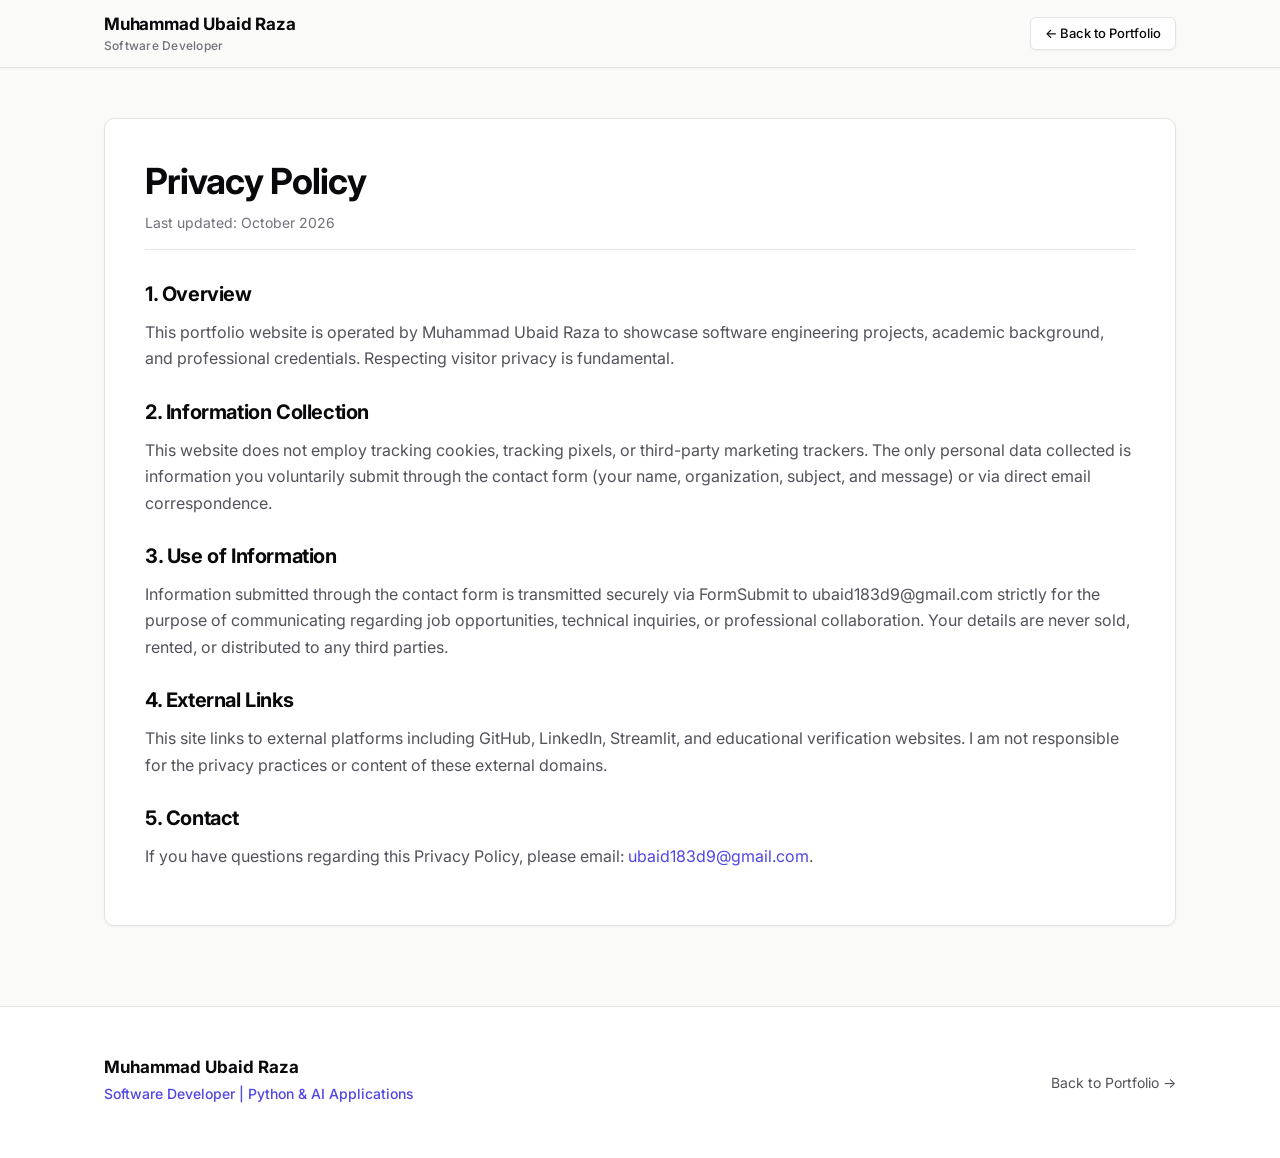
==== privacy.html @ 5953064d "feat(legal): add dedicated privacy policy page" ====
<!DOCTYPE html>
<html lang="en">

<head>
  <meta charset="UTF-8">
  <meta name="viewport" content="width=device-width, initial-scale=1.0">
  <title>Privacy Policy - Muhammad Ubaid Raza</title>
  <meta name="description" content="Privacy Policy for Muhammad Ubaid Raza's personal portfolio website.">
  <meta name="robots" content="noindex, follow">

  <!-- Mobile Browser Theme Color -->
  <meta name="theme-color" content="#FAFAF9">

  <!-- Custom Favicon -->
  <link rel="icon" type="image/svg+xml"
    href="data:image/svg+xml,<svg xmlns='http://www.w3.org/2000/svg' viewBox='0 0 64 64'><rect width='64' height='64' rx='14' fill='%234F46E5'/><text x='32' y='42' font-family='system-ui, -apple-system, sans-serif' font-size='28' font-weight='700' fill='%23FFFFFF' text-anchor='middle'>UR</text></svg>">

  <!-- Typography -->
  <link rel="preconnect" href="https://fonts.googleapis.com">
  <link rel="preconnect" href="https://fonts.gstatic.com" crossorigin>
  <link href="https://fonts.googleapis.com/css2?family=Inter:wght@400;500;600;700&display=swap" rel="stylesheet">

  <link rel="stylesheet" href="css/style.css?v=7.0">
</head>

<body>
  <header class="site-header">
    <div class="nav-container">
      <a href="index.html" class="nav-brand">
        <span class="brand-title">Muhammad Ubaid Raza</span>
        <span class="brand-subtitle">Software Developer</span>
      </a>
      <a href="index.html" class="btn btn-secondary btn-sm">&larr; Back to Portfolio</a>
    </div>
  </header>

  <main class="legal-page">
    <div class="section-container">
      <div class="legal-content">
        <h1>Privacy Policy</h1>
        <div class="legal-meta">Last updated: October 2026</div>

        <h2>1. Overview</h2>
        <p>
          This portfolio website is operated by Muhammad Ubaid Raza to showcase software engineering projects, academic background, and professional credentials. Respecting visitor privacy is fundamental.
        </p>

        <h2>2. Information Collection</h2>
        <p>
          This website does not employ tracking cookies, tracking pixels, or third-party marketing trackers. The only personal data collected is information you voluntarily submit through the contact form (your name, organization, subject, and message) or via direct email correspondence.
        </p>

        <h2>3. Use of Information</h2>
        <p>
          Information submitted through the contact form is transmitted securely via FormSubmit to ubaid183d9@gmail.com strictly for the purpose of communicating regarding job opportunities, technical inquiries, or professional collaboration. Your details are never sold, rented, or distributed to any third parties.
        </p>

        <h2>4. External Links</h2>
        <p>
          This site links to external platforms including GitHub, LinkedIn, Streamlit, and educational verification websites. I am not responsible for the privacy practices or content of these external domains.
        </p>

        <h2>5. Contact</h2>
        <p>
          If you have questions regarding this Privacy Policy, please email: <a href="mailto:ubaid183d9@gmail.com">ubaid183d9@gmail.com</a>.
        </p>
      </div>
    </div>
  </main>

  <footer class="site-footer">
    <div class="section-container footer-inner">
      <div class="footer-brand-col">
        <div class="footer-title">Muhammad Ubaid Raza</div>
        <div class="footer-role">Software Developer | Python &amp; AI Applications</div>
      </div>
      <div class="footer-links-col">
        <a href="index.html" class="footer-link">Back to Portfolio &rarr;</a>
      </div>
    </div>
  </footer>
</body>

</html>
---- css/style.css ----
/* ==========================================================================
   PORTFOLIO DESIGN SYSTEM - MUHAMMAD UBAID RAZA
   Theme: Light Modern Engineering (Off-white, Deep Neutral, Electric Indigo)
   Typography: Inter (Clean Sans-Serif)
   Subtle Motion, WCAG AA Contrast Compliant, Mobile-First
   ========================================================================== */

/* --------------------------------------------------------------------------
   1. CSS Custom Properties / Design Tokens
   -------------------------------------------------------------------------- */
:root {
  /* Color Palette */
  --bg-page: #FAFAF9;              /* Off-white canvas (Stone 50) */
  --bg-surface: #FFFFFF;           /* Card & panel surface */
  --bg-surface-subtle: #F4F4F5;    /* Muted pill / tag surface (Zinc 100) */
  --bg-surface-hover: #F8FAFC;     /* Hover surface */

  /* Text Colors (High Contrast WCAG AA/AAA) */
  --text-main: #09090B;            /* Near-black primary text (Zinc 950) */
  --text-muted: #52525B;           /* Readable body / secondary (Zinc 600) */
  --text-subtle: #71717A;          /* Meta / timestamp text (Zinc 500) */

  /* Accent Colors (Electric Indigo) */
  --accent-primary: #4F46E5;       /* Electric Indigo (Indigo 600) */
  --accent-hover: #4338CA;         /* Deep Indigo hover (Indigo 700) */
  --accent-light: #EEF2FF;         /* Indigo soft tint (Indigo 50) */
  --accent-border: #C7D2FE;        /* Indigo border (Indigo 200) */
  --accent-contrast: #FFFFFF;      /* Text on accent */

  /* Borders & Dividers */
  --border-light: #E4E4E7;         /* 1px clean border (Zinc 200) */
  --border-subtle: #F4F4F5;        /* Ultra light divider (Zinc 100) */
  --border-focus: #4F46E5;         /* Focus ring */

  /* Status Colors */
  --status-live-bg: #ECFDF5;       /* Emerald soft */
  --status-live-text: #047857;     /* Emerald dark */
  --status-live-dot: #10B981;      /* Emerald pulse */
  --status-todo-bg: #FEF3C7;       /* Amber light */
  --status-todo-text: #92400E;     /* Amber text */

  /* Shadows (Soft & Subtle) */
  --shadow-sm: 0 1px 2px 0 rgba(0, 0, 0, 0.05);
  --shadow-card: 0 1px 3px 0 rgba(0, 0, 0, 0.04), 0 1px 2px -1px rgba(0, 0, 0, 0.04);
  --shadow-card-hover: 0 8px 16px -4px rgba(0, 0, 0, 0.06), 0 3px 6px -2px rgba(0, 0, 0, 0.04);
  --shadow-nav: 0 1px 2px 0 rgba(0, 0, 0, 0.03);

  /* Typography */
  --font-family: 'Inter', -apple-system, BlinkMacSystemFont, 'Segoe UI', Roboto, Helvetica, Arial, sans-serif;
  --font-weight-regular: 400;
  --font-weight-medium: 500;
  --font-weight-semibold: 600;
  --font-weight-bold: 700;

  /* Layout & Sizing */
  --container-max: 1120px;
  --container-padding: 24px;
  --radius-sm: 6px;
  --radius-md: 10px;
  --radius-lg: 14px;
  --radius-full: 9999px;
  --header-height: 68px;

  /* Transitions */
  --transition-fast: 0.15s ease;
  --transition-normal: 0.2s ease;
}

/* --------------------------------------------------------------------------
   2. Reset & Base Setup
   -------------------------------------------------------------------------- */
*, *::before, *::after {
  box-sizing: border-box;
  margin: 0;
  padding: 0;
}

html {
  font-family: var(--font-family);
  font-size: 16px;
  line-height: 1.5;
  background-color: var(--bg-page);
  color: var(--text-main);
  scroll-behavior: smooth;
  scroll-padding-top: calc(var(--header-height) + 24px);
  -webkit-text-size-adjust: 100%;
}

body {
  min-height: 100vh;
  background-color: var(--bg-page);
  color: var(--text-main);
  font-weight: var(--font-weight-regular);
  overflow-x: hidden;
  text-rendering: optimizeLegibility;
  -webkit-font-smoothing: antialiased;
  -moz-osx-font-smoothing: grayscale;
}

/* Accessible Skip Link */
.skip-link {
  position: absolute;
  top: -100px;
  left: 16px;
  background: var(--accent-primary);
  color: var(--accent-contrast);
  padding: 10px 18px;
  font-size: 0.875rem;
  font-weight: var(--font-weight-medium);
  border-radius: var(--radius-sm);
  z-index: 9999;
  text-decoration: none;
  transition: top 0.2s ease;
}

.skip-link:focus {
  top: 16px;
  outline: 2px solid var(--text-main);
}

/* Base Headings & Links */
h1, h2, h3, h4 {
  color: var(--text-main);
  line-height: 1.25;
  font-weight: var(--font-weight-bold);
  letter-spacing: -0.02em;
}

a {
  color: var(--accent-primary);
  text-decoration: none;
  transition: color var(--transition-fast);
}

a:hover {
  color: var(--accent-hover);
}

a:focus-visible,
button:focus-visible,
input:focus-visible,
textarea:focus-visible {
  outline: 2px solid var(--accent-primary);
  outline-offset: 2px;
}

ul {
  list-style: none;
}

img {
  max-width: 100%;
  height: auto;
  display: block;
}

/* --------------------------------------------------------------------------
   3. Layout Utilities & Container
   -------------------------------------------------------------------------- */
.section-container {
  width: 100%;
  max-width: var(--container-max);
  margin: 0 auto;
  padding-left: var(--container-padding);
  padding-right: var(--container-padding);
}

.section {
  padding-top: 80px;
  padding-bottom: 80px;
  border-bottom: 1px solid var(--border-light);
}

.section-header {
  margin-bottom: 40px;
  max-width: 640px;
}

.section-kicker {
  display: inline-block;
  font-size: 0.8125rem;
  font-weight: var(--font-weight-semibold);
  text-transform: uppercase;
  letter-spacing: 0.06em;
  color: var(--accent-primary);
  margin-bottom: 8px;
}

.section-title {
  font-size: 2rem;
  font-weight: var(--font-weight-bold);
  color: var(--text-main);
  margin-bottom: 12px;
}

.section-description {
  font-size: 1rem;
  color: var(--text-muted);
  line-height: 1.6;
}

/* --------------------------------------------------------------------------
   4. Buttons & Badges
   -------------------------------------------------------------------------- */
.btn {
  display: inline-flex;
  align-items: center;
  justify-content: center;
  gap: 8px;
  font-family: var(--font-family);
  font-size: 0.9375rem;
  font-weight: var(--font-weight-medium);
  padding: 10px 20px;
  border-radius: var(--radius-sm);
  border: 1px solid transparent;
  cursor: pointer;
  transition: transform var(--transition-fast), background-color var(--transition-fast), border-color var(--transition-fast), color var(--transition-fast), box-shadow var(--transition-fast);
  white-space: nowrap;
  line-height: 1.3;
}

.btn-primary {
  background-color: var(--accent-primary);
  color: var(--accent-contrast);
  border-color: var(--accent-primary);
}

.btn-primary:hover {
  background-color: var(--accent-hover);
  border-color: var(--accent-hover);
  color: var(--accent-contrast);
  transform: translateY(-1px);
  box-shadow: 0 4px 10px rgba(79, 70, 229, 0.15);
}

.btn-secondary {
  background-color: var(--bg-surface);
  color: var(--text-main);
  border-color: var(--border-light);
  box-shadow: var(--shadow-sm);
}

.btn-secondary:hover {
  background-color: var(--bg-surface-hover);
  border-color: var(--accent-primary);
  color: var(--accent-primary);
  transform: translateY(-1px);
}

.btn-nav {
  background-color: var(--accent-light);
  color: var(--accent-primary);
  border-color: var(--accent-border);
  padding: 8px 16px;
  font-size: 0.875rem;
  font-weight: var(--font-weight-medium);
}

.btn-nav:hover {
  background-color: var(--accent-primary);
  color: var(--accent-contrast);
  border-color: var(--accent-primary);
}

.btn-sm {
  padding: 7px 14px;
  font-size: 0.8125rem;
}

.btn-block {
  width: 100%;
}

/* Badges */
.badge-group {
  display: inline-flex;
  align-items: center;
  gap: 8px;
  flex-wrap: wrap;
}

.badge {
  display: inline-flex;
  align-items: center;
  gap: 6px;
  font-size: 0.75rem;
  font-weight: var(--font-weight-medium);
  padding: 3px 9px;
  border-radius: var(--radius-full);
  line-height: 1.3;
  border: 1px solid transparent;
}

.badge-accent {
  background-color: var(--accent-light);
  color: var(--accent-hover);
  border-color: var(--accent-border);
}

.badge-live {
  background-color: var(--status-live-bg);
  color: var(--status-live-text);
  border-color: #A7F3D0;
}

.badge-lang {
  background-color: #F4F4F5;
  color: #27272A;
  border-color: var(--border-light);
}

.badge-neutral {
  background-color: #F4F4F5;
  color: var(--text-muted);
  border-color: var(--border-light);
}

.pulse-dot {
  width: 7px;
  height: 7px;
  border-radius: 50%;
  background-color: var(--status-live-dot);
  display: inline-block;
}

/* TODO tag placeholder */
.todo-tag {
  display: inline-block;
  background-color: var(--status-todo-bg);
  color: var(--status-todo-text);
  font-weight: var(--font-weight-medium);
  font-size: 0.8125rem;
  padding: 2px 7px;
  border-radius: var(--radius-sm);
  border: 1px dashed #F59E0B;
}

/* --------------------------------------------------------------------------
   5. Card Base Styles
   -------------------------------------------------------------------------- */
.card {
  background-color: var(--bg-surface);
  border: 1px solid var(--border-light);
  border-radius: var(--radius-md);
  padding: 24px;
  box-shadow: var(--shadow-card);
  transition: transform var(--transition-normal), box-shadow var(--transition-normal), border-color var(--transition-normal);
}

.card:hover {
  transform: translateY(-2px);
  box-shadow: var(--shadow-card-hover);
  border-color: #D4D4D8;
}

/* --------------------------------------------------------------------------
   6. Navigation Bar
   -------------------------------------------------------------------------- */
.site-header {
  position: sticky;
  top: 0;
  z-index: 100;
  background-color: rgba(250, 250, 249, 0.94);
  backdrop-filter: blur(10px);
  -webkit-backdrop-filter: blur(10px);
  border-bottom: 1px solid var(--border-light);
  box-shadow: var(--shadow-nav);
  height: var(--header-height);
  display: flex;
  align-items: center;
}

.nav-container {
  width: 100%;
  max-width: var(--container-max);
  margin: 0 auto;
  padding: 0 var(--container-padding);
  display: flex;
  align-items: center;
  justify-content: space-between;
}

.nav-brand {
  display: flex;
  flex-direction: column;
  text-decoration: none;
}

.brand-title {
  font-size: 1.0625rem;
  font-weight: var(--font-weight-bold);
  color: var(--text-main);
  letter-spacing: -0.01em;
}

.brand-subtitle {
  font-size: 0.75rem;
  font-weight: var(--font-weight-medium);
  color: var(--text-subtle);
  letter-spacing: 0.02em;
}

.nav-links {
  display: flex;
  align-items: center;
  gap: 24px;
}

.nav-link {
  font-size: 0.875rem;
  font-weight: var(--font-weight-medium);
  color: var(--text-muted);
  padding: 6px 2px;
  position: relative;
  transition: color var(--transition-fast);
}

.nav-link:hover,
.nav-link.active {
  color: var(--accent-primary);
}

.nav-link.active::after {
  content: '';
  position: absolute;
  bottom: 0;
  left: 0;
  width: 100%;
  height: 2px;
  background-color: var(--accent-primary);
  border-radius: 1px;
}

.mobile-toggle {
  display: none;
  background: none;
  border: 1px solid var(--border-light);
  border-radius: var(--radius-sm);
  padding: 8px 10px;
  cursor: pointer;
  flex-direction: column;
  gap: 4px;
}

.toggle-bar {
  width: 18px;
  height: 2px;
  background-color: var(--text-main);
  border-radius: 1px;
  transition: transform var(--transition-fast), opacity var(--transition-fast);
}

/* --------------------------------------------------------------------------
   7. Hero Section
   -------------------------------------------------------------------------- */
.hero-section {
  padding-top: 72px;
  padding-bottom: 72px;
  border-bottom: 1px solid var(--border-light);
}

.hero-grid {
  display: grid;
  grid-template-columns: 1.15fr 0.85fr;
  align-items: center;
  gap: 56px;
}

.hero-text-col {
  display: flex;
  flex-direction: column;
  align-items: flex-start;
}

.hero-badge {
  display: inline-flex;
  align-items: center;
  gap: 8px;
  background-color: var(--bg-surface);
  border: 1px solid var(--border-light);
  padding: 4px 12px;
  border-radius: var(--radius-full);
  font-size: 0.8125rem;
  font-weight: var(--font-weight-medium);
  color: var(--text-muted);
  margin-bottom: 20px;
  box-shadow: var(--shadow-sm);
}

.badge-dot {
  width: 8px;
  height: 8px;
  border-radius: 50%;
  background-color: #10B981;
}

.hero-name {
  font-size: 2.875rem;
  font-weight: var(--font-weight-bold);
  letter-spacing: -0.03em;
  color: var(--text-main);
  line-height: 1.1;
  margin-bottom: 12px;
}

/* Unbroken title line on desktop */
.hero-title-unbroken {
  font-size: 1.25rem;
  font-weight: var(--font-weight-semibold);
  color: var(--accent-primary);
  white-space: nowrap;
  letter-spacing: -0.01em;
  margin-bottom: 18px;
  line-height: 1.3;
}

.hero-tagline {
  font-size: 1.125rem;
  color: var(--text-muted);
  line-height: 1.6;
  margin-bottom: 16px;
  max-width: 540px;
}

.hero-meta-summary {
  display: flex;
  align-items: center;
  flex-wrap: wrap;
  gap: 8px;
  font-size: 0.875rem;
  color: var(--text-subtle);
  margin-bottom: 28px;
}

.meta-divider {
  color: var(--border-light);
}

.hero-actions {
  display: flex;
  align-items: center;
  flex-wrap: wrap;
  gap: 12px;
}

/* Hero Portrait Column */
.hero-portrait-col {
  display: flex;
  justify-content: center;
  align-items: center;
}

.portrait-stage {
  position: relative;
  width: 100%;
  max-width: 340px;
}

/* Decorative background faint word */
.portrait-watermark {
  position: absolute;
  top: -24px;
  left: -20px;
  font-size: 4rem;
  font-weight: 900;
  letter-spacing: 0.05em;
  color: rgba(79, 70, 229, 0.05);
  user-select: none;
  pointer-events: none;
  z-index: 0;
  line-height: 1;
}

/* Offset accent frame behind photo */
.portrait-offset-frame {
  position: absolute;
  top: 14px;
  left: 14px;
  width: 100%;
  height: 100%;
  border: 2px solid var(--accent-border);
  border-radius: var(--radius-lg);
  background-color: var(--accent-light);
  z-index: 1;
  transition: transform var(--transition-normal);
}

/* Image wrapper with duotone treatment */
.portrait-frame {
  position: relative;
  width: 100%;
  aspect-ratio: 3 / 4;
  border-radius: var(--radius-lg);
  overflow: hidden;
  border: 1px solid var(--border-light);
  box-shadow: 0 12px 24px -6px rgba(0, 0, 0, 0.08), 0 4px 8px -2px rgba(0, 0, 0, 0.04);
  background-color: var(--accent-hover);
  z-index: 2;
  transition: transform var(--transition-normal);
}

.portrait-img {
  width: 100%;
  height: 100%;
  object-fit: cover;
  object-position: center top;
  display: block;
  /* High contrast duotone filter base */
  filter: grayscale(100%) contrast(115%) brightness(96%);
  transition: filter var(--transition-normal);
}

/* CSS Duotone Indigo Layer */
.portrait-duotone-layer {
  position: absolute;
  top: 0;
  left: 0;
  width: 100%;
  height: 100%;
  background: #4F46E5;
  mix-blend-mode: multiply;
  opacity: 0.24;
  pointer-events: none;
  transition: opacity var(--transition-normal);
}

.portrait-stage:hover .portrait-frame {
  transform: translate(-3px, -3px);
}

.portrait-stage:hover .portrait-offset-frame {
  transform: translate(3px, 3px);
}

.portrait-stage:hover .portrait-duotone-layer {
  opacity: 0.16;
}

/* --------------------------------------------------------------------------
   8. Projects Section
   -------------------------------------------------------------------------- */
.featured-project-card {
  margin-bottom: 32px;
  padding: 32px;
  border: 1.5px solid var(--accent-border);
  background-color: var(--bg-surface);
  position: relative;
}

.featured-header-row {
  display: flex;
  align-items: center;
  justify-content: space-between;
  flex-wrap: wrap;
  gap: 16px;
  margin-bottom: 18px;
}

.project-title {
  font-size: 1.375rem;
  font-weight: var(--font-weight-bold);
  color: var(--text-main);
  margin-bottom: 8px;
}

.project-summary {
  font-size: 1rem;
  color: var(--text-muted);
  line-height: 1.6;
  margin-bottom: 16px;
}

.project-role-line {
  font-size: 0.875rem;
  color: var(--text-muted);
  background-color: var(--bg-surface-subtle);
  border: 1px solid var(--border-light);
  border-radius: var(--radius-sm);
  padding: 8px 14px;
  margin-bottom: 18px;
  display: flex;
  align-items: center;
  flex-wrap: wrap;
  gap: 8px;
}

.role-separator {
  color: var(--border-light);
}

.project-features {
  list-style: disc;
  padding-left: 20px;
  display: flex;
  flex-direction: column;
  gap: 8px;
  color: var(--text-muted);
  font-size: 0.9375rem;
  line-height: 1.55;
}

.projects-grid {
  display: grid;
  grid-template-columns: repeat(3, 1fr);
  gap: 24px;
}

.project-card {
  display: flex;
  flex-direction: column;
  height: 100%;
}

.card-top {
  display: flex;
  align-items: center;
  justify-content: space-between;
  gap: 12px;
  margin-bottom: 14px;
}

.project-card .project-title {
  font-size: 1.1875rem;
  margin-bottom: 8px;
}

.project-card .project-summary {
  font-size: 0.9375rem;
  margin-bottom: 14px;
  flex-grow: 1;
}

.project-card .project-role-line {
  font-size: 0.8125rem;
  padding: 6px 10px;
  margin-bottom: 14px;
}

.project-card .project-features {
  font-size: 0.875rem;
  padding-left: 18px;
  gap: 6px;
}

.icon-external {
  display: inline-block;
}

/* --------------------------------------------------------------------------
   9. Skills Section
   -------------------------------------------------------------------------- */
.skills-grid {
  display: grid;
  grid-template-columns: repeat(2, 1fr);
  gap: 24px;
}

.skill-group-card {
  padding: 24px;
}

.skill-group-header {
  display: flex;
  align-items: center;
  justify-content: space-between;
  padding-bottom: 14px;
  margin-bottom: 16px;
  border-bottom: 1px solid var(--border-light);
}

.skill-group-title {
  font-size: 1.125rem;
  font-weight: var(--font-weight-semibold);
  color: var(--text-main);
}

.skill-group-count {
  font-size: 0.75rem;
  font-weight: var(--font-weight-medium);
  color: var(--text-subtle);
  background-color: var(--bg-surface-subtle);
  padding: 2px 8px;
  border-radius: var(--radius-full);
}

.skill-tags {
  display: flex;
  flex-wrap: wrap;
  gap: 8px;
}

.skill-tag {
  display: inline-flex;
  align-items: center;
  font-size: 0.875rem;
  font-weight: var(--font-weight-medium);
  color: var(--text-main);
  background-color: var(--bg-surface-subtle);
  border: 1px solid var(--border-light);
  border-radius: var(--radius-sm);
  padding: 6px 12px;
  transition: border-color var(--transition-fast), background-color var(--transition-fast);
}

.skill-tag:hover {
  border-color: var(--accent-border);
  background-color: var(--accent-light);
  color: var(--accent-hover);
}

.skill-tag-lang {
  border-color: #D4D4D8;
  font-weight: var(--font-weight-semibold);
}

/* --------------------------------------------------------------------------
   10. Background Section (Timeline)
   -------------------------------------------------------------------------- */
.timeline-container {
  display: flex;
  flex-direction: column;
  gap: 20px;
}

.timeline-row {
  display: grid;
  grid-template-columns: 220px 1fr;
  gap: 24px;
  align-items: start;
}

.timeline-meta-col {
  padding-top: 16px;
  display: flex;
  flex-direction: column;
  align-items: flex-start;
  gap: 4px;
}

.timeline-year {
  font-size: 0.875rem;
  font-weight: var(--font-weight-semibold);
  color: var(--text-main);
}

.timeline-label {
  font-size: 0.75rem;
  font-weight: var(--font-weight-medium);
  color: var(--accent-primary);
  text-transform: uppercase;
  letter-spacing: 0.04em;
}

.timeline-content-col {
  padding: 20px 24px;
}

.timeline-heading {
  font-size: 1.125rem;
  font-weight: var(--font-weight-bold);
  color: var(--text-main);
  margin-bottom: 4px;
}

.timeline-subheading {
  font-size: 0.875rem;
  font-weight: var(--font-weight-medium);
  color: var(--text-subtle);
  margin-bottom: 10px;
}

.timeline-text {
  font-size: 0.9375rem;
  color: var(--text-muted);
  line-height: 1.6;
}

/* --------------------------------------------------------------------------
   11. Credentials Section
   -------------------------------------------------------------------------- */
.credentials-grid {
  display: grid;
  grid-template-columns: repeat(2, 1fr);
  gap: 24px;
}

.credential-card {
  display: flex;
  flex-direction: column;
  padding: 24px;
}

.credential-badge-row {
  display: flex;
  align-items: center;
  justify-content: space-between;
  margin-bottom: 12px;
}

.credential-date {
  font-size: 0.75rem;
  font-weight: var(--font-weight-medium);
  color: var(--text-subtle);
}

.credential-title {
  font-size: 1.125rem;
  font-weight: var(--font-weight-bold);
  color: var(--text-main);
  margin-bottom: 4px;
}

.credential-issuer {
  font-size: 0.875rem;
  font-weight: var(--font-weight-medium);
  color: var(--text-subtle);
  margin-bottom: 12px;
}

.credential-desc {
  font-size: 0.9375rem;
  color: var(--text-muted);
  line-height: 1.6;
  margin-bottom: 18px;
  flex-grow: 1;
}

.credential-actions {
  display: flex;
  align-items: center;
  flex-wrap: wrap;
  gap: 14px;
  padding-top: 14px;
  border-top: 1px solid var(--border-light);
}

.link-verify {
  font-size: 0.8125rem;
  font-weight: var(--font-weight-medium);
  color: var(--accent-primary);
  display: inline-flex;
  align-items: center;
  gap: 4px;
}

.link-verify:hover {
  color: var(--accent-hover);
  text-decoration: underline;
}

/* --------------------------------------------------------------------------
   12. Contact Section
   -------------------------------------------------------------------------- */
.contact-grid {
  display: grid;
  grid-template-columns: 1fr 1.2fr;
  gap: 32px;
  align-items: start;
}

.contact-card-title {
  font-size: 1.25rem;
  font-weight: var(--font-weight-bold);
  color: var(--text-main);
  margin-bottom: 6px;
}

.contact-card-subtitle {
  font-size: 0.9375rem;
  color: var(--text-muted);
  margin-bottom: 24px;
}

/* Channel list */
.channel-list {
  display: flex;
  flex-direction: column;
  gap: 16px;
}

.channel-item {
  display: flex;
  align-items: flex-start;
  gap: 14px;
  padding: 12px 14px;
  background-color: var(--bg-surface-subtle);
  border: 1px solid var(--border-light);
  border-radius: var(--radius-sm);
  transition: border-color var(--transition-fast), background-color var(--transition-fast);
}

.channel-item:hover {
  border-color: var(--accent-border);
  background-color: var(--accent-light);
}

.channel-icon-wrapper {
  color: var(--accent-primary);
  flex-shrink: 0;
  margin-top: 2px;
}

.channel-details {
  display: flex;
  flex-direction: column;
  gap: 2px;
}

.channel-name {
  font-size: 0.75rem;
  font-weight: var(--font-weight-medium);
  color: var(--text-subtle);
  text-transform: uppercase;
  letter-spacing: 0.04em;
}

.channel-link,
.channel-static {
  font-size: 0.9375rem;
  font-weight: var(--font-weight-medium);
  color: var(--text-main);
  word-break: break-all;
}

.channel-link:hover {
  color: var(--accent-primary);
}

/* Form Styles */
.form-row {
  display: grid;
  grid-template-columns: 1fr 1fr;
  gap: 16px;
}

.form-group {
  margin-bottom: 18px;
}

.form-label {
  display: block;
  font-size: 0.8125rem;
  font-weight: var(--font-weight-medium);
  color: var(--text-main);
  margin-bottom: 6px;
}

.form-control {
  width: 100%;
  font-family: var(--font-family);
  font-size: 0.9375rem;
  color: var(--text-main);
  background-color: var(--bg-surface);
  border: 1px solid var(--border-light);
  border-radius: var(--radius-sm);
  padding: 10px 14px;
  transition: border-color var(--transition-fast), box-shadow var(--transition-fast);
}

.form-control::placeholder {
  color: var(--text-subtle);
  opacity: 0.7;
}

.form-control:focus {
  border-color: var(--accent-primary);
  box-shadow: 0 0 0 3px rgba(79, 70, 229, 0.12);
  outline: none;
}

.form-textarea {
  resize: vertical;
  min-height: 100px;
}

.form-status {
  display: none;
  margin-top: 16px;
  padding: 12px 16px;
  border-radius: var(--radius-sm);
  font-size: 0.875rem;
  line-height: 1.5;
}

.form-status.success {
  display: block;
  background-color: #ECFDF5;
  border: 1px solid #A7F3D0;
  color: #065F46;
}

.form-status.error {
  display: block;
  background-color: #FEF2F2;
  border: 1px solid #FECACA;
  color: #991B1B;
}

/* --------------------------------------------------------------------------
   13. Footer
   -------------------------------------------------------------------------- */
.site-footer {
  background-color: var(--bg-surface);
  border-top: 1px solid var(--border-light);
  padding: 48px 0;
}

.footer-inner {
  display: flex;
  align-items: center;
  justify-content: space-between;
  flex-wrap: wrap;
  gap: 24px;
}

.footer-title {
  font-size: 1.0625rem;
  font-weight: var(--font-weight-bold);
  color: var(--text-main);
  margin-bottom: 2px;
}

.footer-role {
  font-size: 0.875rem;
  font-weight: var(--font-weight-medium);
  color: var(--accent-primary);
  margin-bottom: 6px;
}

.footer-copy {
  font-size: 0.8125rem;
  color: var(--text-subtle);
}

.footer-links-col {
  display: flex;
  flex-direction: column;
  align-items: flex-end;
  gap: 12px;
}

.footer-links-group {
  display: flex;
  align-items: center;
  gap: 18px;
  flex-wrap: wrap;
}

.footer-link {
  font-size: 0.875rem;
  color: var(--text-muted);
  transition: color var(--transition-fast);
}

.footer-link:hover {
  color: var(--accent-primary);
}

.footer-policy-group {
  display: flex;
  align-items: center;
  gap: 10px;
}

.footer-link-sub {
  font-size: 0.75rem;
  color: var(--text-subtle);
}

.footer-link-sub:hover {
  color: var(--text-main);
  text-decoration: underline;
}

.policy-divider {
  color: var(--border-light);
  font-size: 0.75rem;
}

/* --------------------------------------------------------------------------
   14. Dedicated Legal / Policy Pages Styles
   -------------------------------------------------------------------------- */
.legal-page {
  padding-top: 50px;
  padding-bottom: 80px;
}

.legal-content {
  background-color: var(--bg-surface);
  border: 1px solid var(--border-light);
  border-radius: var(--radius-md);
  padding: 40px;
  box-shadow: var(--shadow-card);
}

.legal-content h1 {
  font-size: 2.25rem;
  margin-bottom: 8px;
}

.legal-meta {
  font-size: 0.875rem;
  color: var(--text-subtle);
  margin-bottom: 32px;
  padding-bottom: 16px;
  border-bottom: 1px solid var(--border-light);
}

.legal-content h2 {
  font-size: 1.25rem;
  margin-top: 28px;
  margin-bottom: 12px;
}

.legal-content p {
  color: var(--text-muted);
  line-height: 1.65;
  margin-bottom: 16px;
}

/* --------------------------------------------------------------------------
   15. Responsive Breakpoints
   -------------------------------------------------------------------------- */
@media (max-width: 1024px) {
  .hero-grid {
    grid-template-columns: 1fr 1fr;
    gap: 40px;
  }

  .projects-grid {
    grid-template-columns: 1fr;
  }

  .hero-name {
    font-size: 2.4rem;
  }
}

@media (max-width: 860px) {
  .hero-grid {
    grid-template-columns: 1fr;
    gap: 48px;
  }

  .hero-portrait-col {
    order: -1;
    justify-content: center;
  }

  .portrait-stage {
    max-width: 280px;
    margin: 0 auto;
  }

  .portrait-watermark {
    font-size: 2.8rem;
    left: -8px;
    top: -16px;
    max-width: 100%;
  }

  .skills-grid,
  .credentials-grid,
  .contact-grid {
    grid-template-columns: 1fr;
  }

  .timeline-row {
    grid-template-columns: 1fr;
    gap: 8px;
  }

  .timeline-meta-col {
    padding-top: 0;
    flex-direction: row;
    gap: 12px;
    align-items: center;
  }

  .footer-inner {
    flex-direction: column;
    align-items: flex-start;
  }

  .footer-links-col {
    align-items: flex-start;
  }
}

@media (max-width: 768px) {
  .hero-title-unbroken {
    white-space: normal;
  }

  .mobile-toggle {
    display: flex;
  }

  .nav-menu {
    position: absolute;
    top: var(--header-height);
    left: 0;
    width: 100%;
    background-color: var(--bg-surface);
    border-bottom: 1px solid var(--border-light);
    box-shadow: 0 10px 15px -3px rgba(0, 0, 0, 0.05);
    padding: 20px 24px;
    display: none;
  }

  .nav-menu.mobile-open {
    display: block;
  }

  .nav-links {
    flex-direction: column;
    align-items: flex-start;
    gap: 16px;
  }

  .nav-link {
    font-size: 1rem;
    width: 100%;
  }

  .form-row {
    grid-template-columns: 1fr;
  }

  .hero-name {
    font-size: 2.1rem;
  }

  .section {
    padding-top: 60px;
    padding-bottom: 60px;
  }
}

@media (max-width: 480px) {
  :root {
    --container-padding: 18px;
  }

  .hero-name {
    font-size: 1.875rem;
  }

  .hero-actions {
    flex-direction: column;
    width: 100%;
  }

  .hero-actions .btn {
    width: 100%;
  }

  .featured-header-row {
    flex-direction: column;
    align-items: flex-start;
  }

  .featured-project-card {
    padding: 20px 18px;
  }

  .card {
    padding: 20px 18px;
  }
}

/* --------------------------------------------------------------------------
   16. Accessibility & Motion Preferences
   -------------------------------------------------------------------------- */
@media (prefers-reduced-motion: reduce) {
  html {
    scroll-behavior: auto;
  }

  *, *::before, *::after {
    animation-duration: 0.01ms !important;
    animation-iteration-count: 1 !important;
    transition-duration: 0.01ms !important;
    scroll-behavior: auto !important;
  }

  .card:hover,
  .btn:hover,
  .portrait-stage:hover .portrait-frame,
  .portrait-stage:hover .portrait-offset-frame {
    transform: none !important;
  }
}
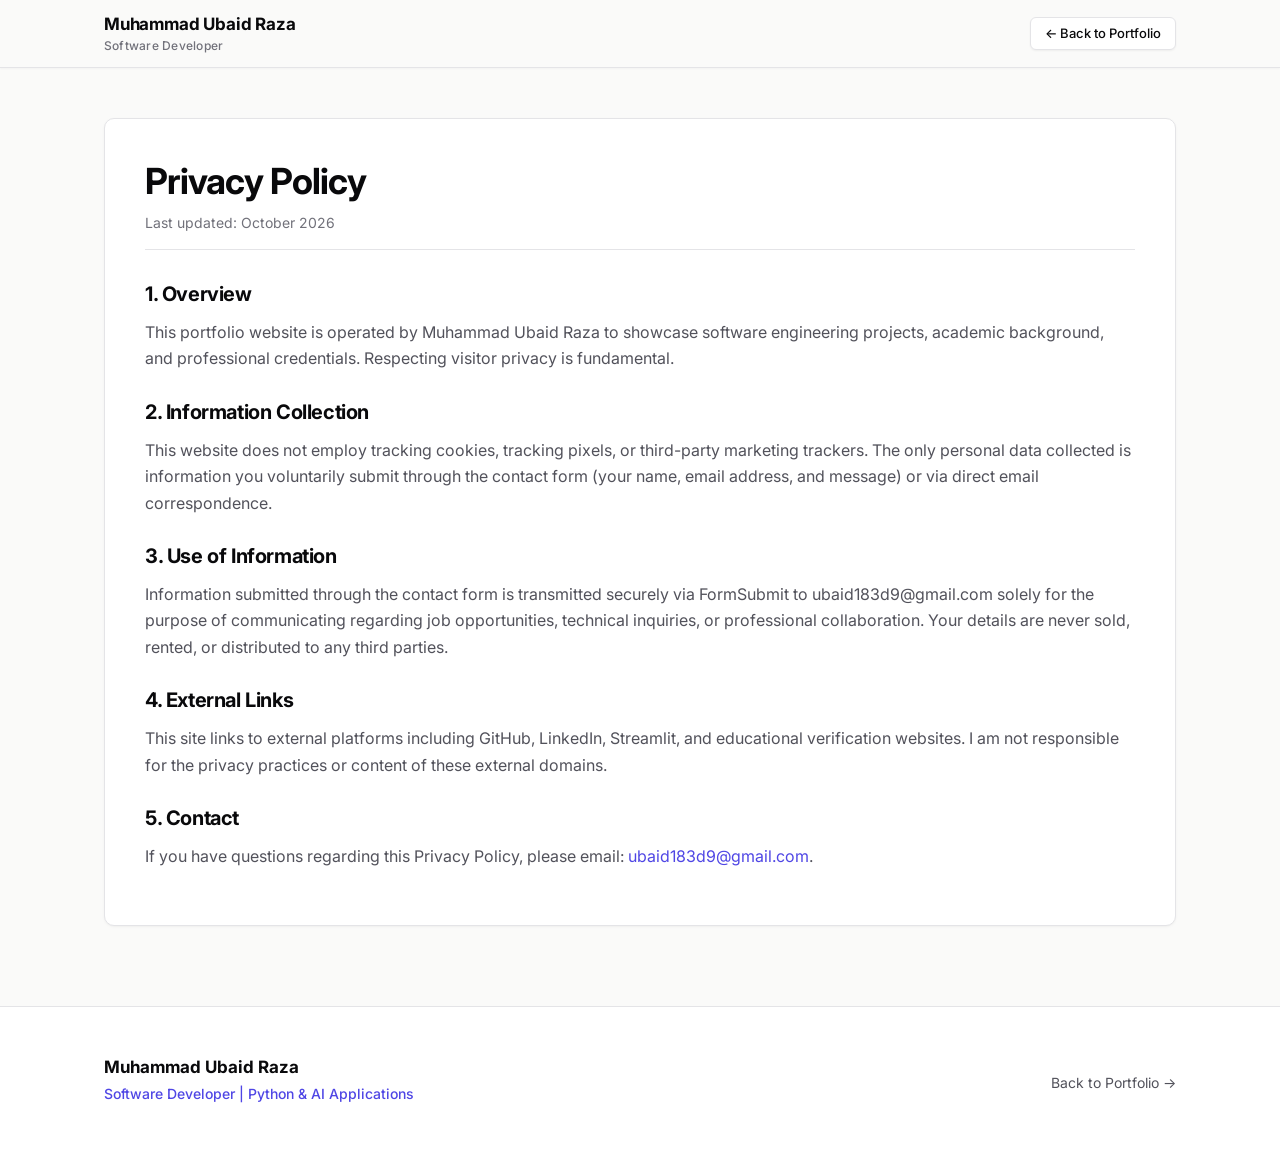
==== commit 0e5e6266: "legal: update data collection disclosure in privacy policy" ====
--- a/privacy.html
+++ b/privacy.html
@@ -47,12 +47,12 @@
 
         <h2>2. Information Collection</h2>
         <p>
-          This website does not employ tracking cookies, tracking pixels, or third-party marketing trackers. The only personal data collected is information you voluntarily submit through the contact form (your name, organization, subject, and message) or via direct email correspondence.
+          This website does not employ tracking cookies, tracking pixels, or third-party marketing trackers. The only personal data collected is information you voluntarily submit through the contact form (your name, email address, and message) or via direct email correspondence.
         </p>
 
         <h2>3. Use of Information</h2>
         <p>
-          Information submitted through the contact form is transmitted securely via FormSubmit to ubaid183d9@gmail.com strictly for the purpose of communicating regarding job opportunities, technical inquiries, or professional collaboration. Your details are never sold, rented, or distributed to any third parties.
+          Information submitted through the contact form is transmitted securely via FormSubmit to ubaid183d9@gmail.com solely for the purpose of communicating regarding job opportunities, technical inquiries, or professional collaboration. Your details are never sold, rented, or distributed to any third parties.
         </p>
 
         <h2>4. External Links</h2>
--- a/css/style.css
+++ b/css/style.css
@@ -36,13 +36,11 @@
   --status-live-bg: #ECFDF5;       /* Emerald soft */
   --status-live-text: #047857;     /* Emerald dark */
   --status-live-dot: #10B981;      /* Emerald pulse */
-  --status-todo-bg: #FEF3C7;       /* Amber light */
-  --status-todo-text: #92400E;     /* Amber text */
 
   /* Shadows (Soft & Subtle) */
   --shadow-sm: 0 1px 2px 0 rgba(0, 0, 0, 0.05);
   --shadow-card: 0 1px 3px 0 rgba(0, 0, 0, 0.04), 0 1px 2px -1px rgba(0, 0, 0, 0.04);
-  --shadow-card-hover: 0 8px 16px -4px rgba(0, 0, 0, 0.06), 0 3px 6px -2px rgba(0, 0, 0, 0.04);
+  --shadow-card-hover: 0 10px 22px -4px rgba(0, 0, 0, 0.08), 0 4px 6px -2px rgba(0, 0, 0, 0.04);
   --shadow-nav: 0 1px 2px 0 rgba(0, 0, 0, 0.03);
 
   /* Typography */
@@ -323,18 +321,6 @@
   display: inline-block;
 }
 
-/* TODO tag placeholder */
-.todo-tag {
-  display: inline-block;
-  background-color: var(--status-todo-bg);
-  color: var(--status-todo-text);
-  font-weight: var(--font-weight-medium);
-  font-size: 0.8125rem;
-  padding: 2px 7px;
-  border-radius: var(--radius-sm);
-  border: 1px dashed #F59E0B;
-}
-
 /* --------------------------------------------------------------------------
    5. Card Base Styles
    -------------------------------------------------------------------------- */
@@ -348,9 +334,9 @@
 }
 
 .card:hover {
-  transform: translateY(-2px);
+  transform: translateY(-4px);
   box-shadow: var(--shadow-card-hover);
-  border-color: #D4D4D8;
+  border-color: #CBD5E1;
 }
 
 /* --------------------------------------------------------------------------
@@ -454,16 +440,18 @@
    7. Hero Section
    -------------------------------------------------------------------------- */
 .hero-section {
-  padding-top: 72px;
+  padding-top: 64px;
   padding-bottom: 72px;
   border-bottom: 1px solid var(--border-light);
+  position: relative;
+  overflow: hidden;
 }
 
 .hero-grid {
   display: grid;
   grid-template-columns: 1.15fr 0.85fr;
   align-items: center;
-  gap: 56px;
+  gap: 48px;
 }
 
 .hero-text-col {
@@ -472,32 +460,19 @@
   align-items: flex-start;
 }
 
-.hero-badge {
-  display: inline-flex;
-  align-items: center;
-  gap: 8px;
-  background-color: var(--bg-surface);
-  border: 1px solid var(--border-light);
-  padding: 4px 12px;
-  border-radius: var(--radius-full);
-  font-size: 0.8125rem;
+.hero-intro {
+  display: inline-block;
+  font-size: 1.0625rem;
   font-weight: var(--font-weight-medium);
   color: var(--text-muted);
-  margin-bottom: 20px;
-  box-shadow: var(--shadow-sm);
-}
-
-.badge-dot {
-  width: 8px;
-  height: 8px;
-  border-radius: 50%;
-  background-color: #10B981;
+  margin-bottom: 8px;
+  letter-spacing: -0.01em;
 }
 
 .hero-name {
-  font-size: 2.875rem;
-  font-weight: var(--font-weight-bold);
-  letter-spacing: -0.03em;
+  font-size: 3rem;
+  font-weight: 800;
+  letter-spacing: -0.035em;
   color: var(--text-main);
   line-height: 1.1;
   margin-bottom: 12px;
@@ -511,7 +486,13 @@
   white-space: nowrap;
   letter-spacing: -0.01em;
   margin-bottom: 18px;
-  line-height: 1.3;
+  line-height: 1.35;
+}
+
+.hero-title-unbroken .title-separator {
+  margin: 0 6px;
+  color: var(--accent-border);
+  font-weight: 400;
 }
 
 .hero-tagline {
@@ -528,12 +509,9 @@
   flex-wrap: wrap;
   gap: 8px;
   font-size: 0.875rem;
+  font-weight: var(--font-weight-medium);
   color: var(--text-subtle);
-  margin-bottom: 28px;
-}
-
-.meta-divider {
-  color: var(--border-light);
+  margin-bottom: 24px;
 }
 
 .hero-actions {
@@ -541,6 +519,27 @@
   align-items: center;
   flex-wrap: wrap;
   gap: 12px;
+  margin-bottom: 16px;
+}
+
+/* Hero Badge Row (small, under the buttons) */
+.hero-badge-row {
+  display: flex;
+  align-items: center;
+}
+
+.hero-honor-badge {
+  display: inline-flex;
+  align-items: center;
+  gap: 6px;
+  font-size: 0.8125rem;
+  font-weight: var(--font-weight-medium);
+  color: var(--accent-hover);
+  background-color: var(--accent-light);
+  border: 1px solid var(--accent-border);
+  padding: 4px 12px;
+  border-radius: var(--radius-full);
+  box-shadow: 0 1px 2px rgba(79, 70, 229, 0.05);
 }
 
 /* Hero Portrait Column */
@@ -548,92 +547,106 @@
   display: flex;
   justify-content: center;
   align-items: center;
+  position: relative;
 }
 
 .portrait-stage {
   position: relative;
   width: 100%;
-  max-width: 340px;
-}
-
-/* Decorative background faint word */
-.portrait-watermark {
+  max-width: 360px;
+  margin: 0 auto;
+  display: flex;
+  justify-content: center;
+  align-items: flex-end;
+  min-height: 440px;
+}
+
+/* Decorative Outlined Typography (Stroke only, indigo ~25% opacity, aria-hidden) */
+.portrait-outline-word {
   position: absolute;
-  top: -24px;
-  left: -20px;
-  font-size: 4rem;
+  font-family: var(--font-family);
   font-weight: 900;
-  letter-spacing: 0.05em;
-  color: rgba(79, 70, 229, 0.05);
+  letter-spacing: 0.08em;
+  text-transform: uppercase;
+  color: transparent;
   user-select: none;
   pointer-events: none;
-  z-index: 0;
   line-height: 1;
-}
-
-/* Offset accent frame behind photo */
+  white-space: nowrap;
+  will-change: transform;
+}
+
+.portrait-word-back {
+  top: 6%;
+  left: 50%;
+  transform: translateX(-50%);
+  font-size: clamp(3.2rem, 6.8vw, 4.2rem);
+  -webkit-text-stroke: 1.5px rgba(79, 70, 229, 0.28);
+  z-index: 1;
+}
+
+/* Offset accent outline frame */
 .portrait-offset-frame {
   position: absolute;
-  top: 14px;
-  left: 14px;
-  width: 100%;
-  height: 100%;
-  border: 2px solid var(--accent-border);
-  border-radius: var(--radius-lg);
-  background-color: var(--accent-light);
+  bottom: -10px;
+  left: calc(50% + 12px);
+  transform: translateX(-50%);
+  width: 86%;
+  height: calc(100% - 46px);
+  border: 2px solid rgba(79, 70, 229, 0.35);
+  border-radius: 28px;
   z-index: 1;
-  transition: transform var(--transition-normal);
-}
-
-/* Image wrapper with duotone treatment */
-.portrait-frame {
+  pointer-events: none;
+  will-change: transform;
+}
+
+/* Light-indigo rounded backdrop shape that the cutout sits on */
+.portrait-backdrop-shape {
+  position: absolute;
+  bottom: 0;
+  left: 50%;
+  transform: translateX(-50%);
+  width: 86%;
+  height: calc(100% - 46px);
+  background: linear-gradient(180deg, #EEF2FF 0%, #E0E7FF 100%);
+  border-radius: 28px;
+  border: 1px solid var(--accent-border);
+  box-shadow: 0 10px 25px -5px rgba(79, 70, 229, 0.12);
+  z-index: 2;
+  will-change: transform;
+}
+
+/* Portrait Cutout Wrapper - head and shoulders overlap top edge */
+.portrait-image-wrapper {
   position: relative;
   width: 100%;
-  aspect-ratio: 3 / 4;
-  border-radius: var(--radius-lg);
-  overflow: hidden;
-  border: 1px solid var(--border-light);
-  box-shadow: 0 12px 24px -6px rgba(0, 0, 0, 0.08), 0 4px 8px -2px rgba(0, 0, 0, 0.04);
-  background-color: var(--accent-hover);
-  z-index: 2;
-  transition: transform var(--transition-normal);
-}
-
-.portrait-img {
+  max-width: 320px;
+  z-index: 3;
+  display: flex;
+  justify-content: center;
+  align-items: flex-end;
+  margin-bottom: 0;
+  will-change: transform;
+}
+
+.portrait-cutout-img {
+  display: block;
   width: 100%;
-  height: 100%;
-  object-fit: cover;
-  object-position: center top;
-  display: block;
-  /* High contrast duotone filter base */
-  filter: grayscale(100%) contrast(115%) brightness(96%);
-  transition: filter var(--transition-normal);
-}
-
-/* CSS Duotone Indigo Layer */
-.portrait-duotone-layer {
-  position: absolute;
-  top: 0;
-  left: 0;
-  width: 100%;
-  height: 100%;
-  background: #4F46E5;
-  mix-blend-mode: multiply;
-  opacity: 0.24;
-  pointer-events: none;
-  transition: opacity var(--transition-normal);
-}
-
-.portrait-stage:hover .portrait-frame {
-  transform: translate(-3px, -3px);
-}
-
-.portrait-stage:hover .portrait-offset-frame {
-  transform: translate(3px, 3px);
-}
-
-.portrait-stage:hover .portrait-duotone-layer {
-  opacity: 0.16;
+  height: auto;
+  max-height: 450px;
+  object-fit: contain;
+  object-position: bottom center;
+  filter: drop-shadow(0 14px 20px rgba(15, 23, 42, 0.12));
+}
+
+/* Foreground outlined word (partially overlapping lower torso, pointer-events: none) */
+.portrait-word-front {
+  bottom: 20px;
+  left: 50%;
+  transform: translateX(-50%);
+  font-size: clamp(2.4rem, 5.2vw, 3.2rem);
+  -webkit-text-stroke: 1.5px rgba(79, 70, 229, 0.35);
+  z-index: 4;
 }
 
 /* --------------------------------------------------------------------------
@@ -1096,6 +1109,28 @@
   color: #991B1B;
 }
 
+/* Direct Contact Fallback (when FORM_ENDPOINT is empty) */
+.contact-direct-fallback {
+  padding: 4px 0 16px;
+}
+
+.direct-fallback-desc {
+  font-size: 0.9375rem;
+  color: var(--text-muted);
+  line-height: 1.6;
+  margin-bottom: 20px;
+}
+
+.direct-fallback-actions {
+  display: flex;
+  flex-direction: column;
+  gap: 12px;
+}
+
+.direct-fallback-actions .btn {
+  width: 100%;
+}
+
 /* --------------------------------------------------------------------------
    13. Footer
    -------------------------------------------------------------------------- */
@@ -1232,31 +1267,36 @@
   }
 
   .hero-name {
-    font-size: 2.4rem;
+    font-size: 2.5rem;
   }
 }
 
 @media (max-width: 860px) {
+  .hero-section {
+    padding-top: 40px;
+    padding-bottom: 56px;
+  }
+
   .hero-grid {
     grid-template-columns: 1fr;
-    gap: 48px;
-  }
-
+    gap: 36px;
+  }
+
+  /* Text first on mobile: portrait goes below buttons */
   .hero-portrait-col {
-    order: -1;
+    order: 1;
     justify-content: center;
+    width: 100%;
   }
 
   .portrait-stage {
-    max-width: 280px;
+    max-width: 300px;
+    min-height: auto;
     margin: 0 auto;
   }
 
-  .portrait-watermark {
-    font-size: 2.8rem;
-    left: -8px;
-    top: -16px;
-    max-width: 100%;
+  .portrait-cutout-img {
+    max-height: 45vh;
   }
 
   .skills-grid,
@@ -1288,8 +1328,41 @@
 }
 
 @media (max-width: 768px) {
+  .hero-name {
+    font-size: 2.25rem;
+    margin-bottom: 8px;
+  }
+
   .hero-title-unbroken {
     white-space: normal;
+    text-wrap: balance;
+    margin-bottom: 12px;
+    line-height: 1.35;
+  }
+
+  .hero-title-unbroken .title-primary,
+  .hero-title-unbroken .title-secondary {
+    display: block;
+  }
+
+  .hero-title-unbroken .title-separator {
+    display: none;
+  }
+
+  .hero-tagline {
+    font-size: 1rem;
+    line-height: 1.5;
+    margin-bottom: 14px;
+  }
+
+  .hero-meta-summary {
+    font-size: 0.8125rem;
+    margin-bottom: 18px;
+  }
+
+  .hero-actions {
+    gap: 10px;
+    margin-bottom: 14px;
   }
 
   .mobile-toggle {
@@ -1327,10 +1400,6 @@
     grid-template-columns: 1fr;
   }
 
-  .hero-name {
-    font-size: 2.1rem;
-  }
-
   .section {
     padding-top: 60px;
     padding-bottom: 60px;
@@ -1339,20 +1408,80 @@
 
 @media (max-width: 480px) {
   :root {
-    --container-padding: 18px;
+    --container-padding: 16px;
+  }
+
+  .hero-section {
+    padding-top: 24px;
+    padding-bottom: 40px;
+  }
+
+  .hero-intro {
+    font-size: 0.9375rem;
+    margin-bottom: 4px;
   }
 
   .hero-name {
-    font-size: 1.875rem;
+    font-size: 1.85rem;
+    line-height: 1.15;
+    margin-bottom: 6px;
+  }
+
+  .hero-title-unbroken {
+    font-size: 1.05rem;
+    margin-bottom: 10px;
+  }
+
+  .hero-tagline {
+    font-size: 0.9375rem;
+    line-height: 1.45;
+    margin-bottom: 12px;
+  }
+
+  .hero-meta-summary {
+    margin-bottom: 16px;
+    font-size: 0.8125rem;
   }
 
   .hero-actions {
-    flex-direction: column;
+    display: flex;
+    flex-wrap: wrap;
+    gap: 8px;
     width: 100%;
+    margin-bottom: 12px;
   }
 
   .hero-actions .btn {
-    width: 100%;
+    font-size: 0.875rem;
+    padding: 8px 14px;
+  }
+
+  .hero-badge-row {
+    margin-bottom: 8px;
+  }
+
+  .hero-honor-badge {
+    font-size: 0.75rem;
+    padding: 3px 10px;
+  }
+
+  /* Portrait adjustments on mobile below 480px */
+  .portrait-stage {
+    max-width: 250px;
+  }
+
+  .portrait-word-back {
+    font-size: 2.2rem;
+    top: 4%;
+  }
+
+  /* Hide front DEVELOPER word on small screens if it crowds */
+  .portrait-word-front {
+    display: none !important;
+  }
+
+  .portrait-cutout-img {
+    max-height: 42vh;
   }
 
   .featured-header-row {
@@ -1361,20 +1490,31 @@
   }
 
   .featured-project-card {
-    padding: 20px 18px;
+    padding: 20px 16px;
   }
 
   .card {
-    padding: 20px 18px;
-  }
-}
-
-/* --------------------------------------------------------------------------
-   16. Accessibility & Motion Preferences
+    padding: 20px 16px;
+  }
+}
+
+/* --------------------------------------------------------------------------
+   16. Progressive Enhancement (Hide-before-animate only when JS & GSAP ready)
+   -------------------------------------------------------------------------- */
+@media (prefers-reduced-motion: no-preference) {
+  html.js-ready .hero-intro,
+  html.js-ready .hero-name,
+  html.js-ready .hero-title-unbroken {
+    opacity: 0;
+  }
+}
+
+/* --------------------------------------------------------------------------
+   17. Accessibility & Motion Preferences (Strict Respect)
    -------------------------------------------------------------------------- */
 @media (prefers-reduced-motion: reduce) {
   html {
-    scroll-behavior: auto;
+    scroll-behavior: auto !important;
   }
 
   *, *::before, *::after {
@@ -1386,8 +1526,10 @@
 
   .card:hover,
   .btn:hover,
-  .portrait-stage:hover .portrait-frame,
-  .portrait-stage:hover .portrait-offset-frame {
+  .portrait-outline-word,
+  .portrait-offset-frame,
+  .portrait-backdrop-shape,
+  .portrait-image-wrapper {
     transform: none !important;
   }
 }
